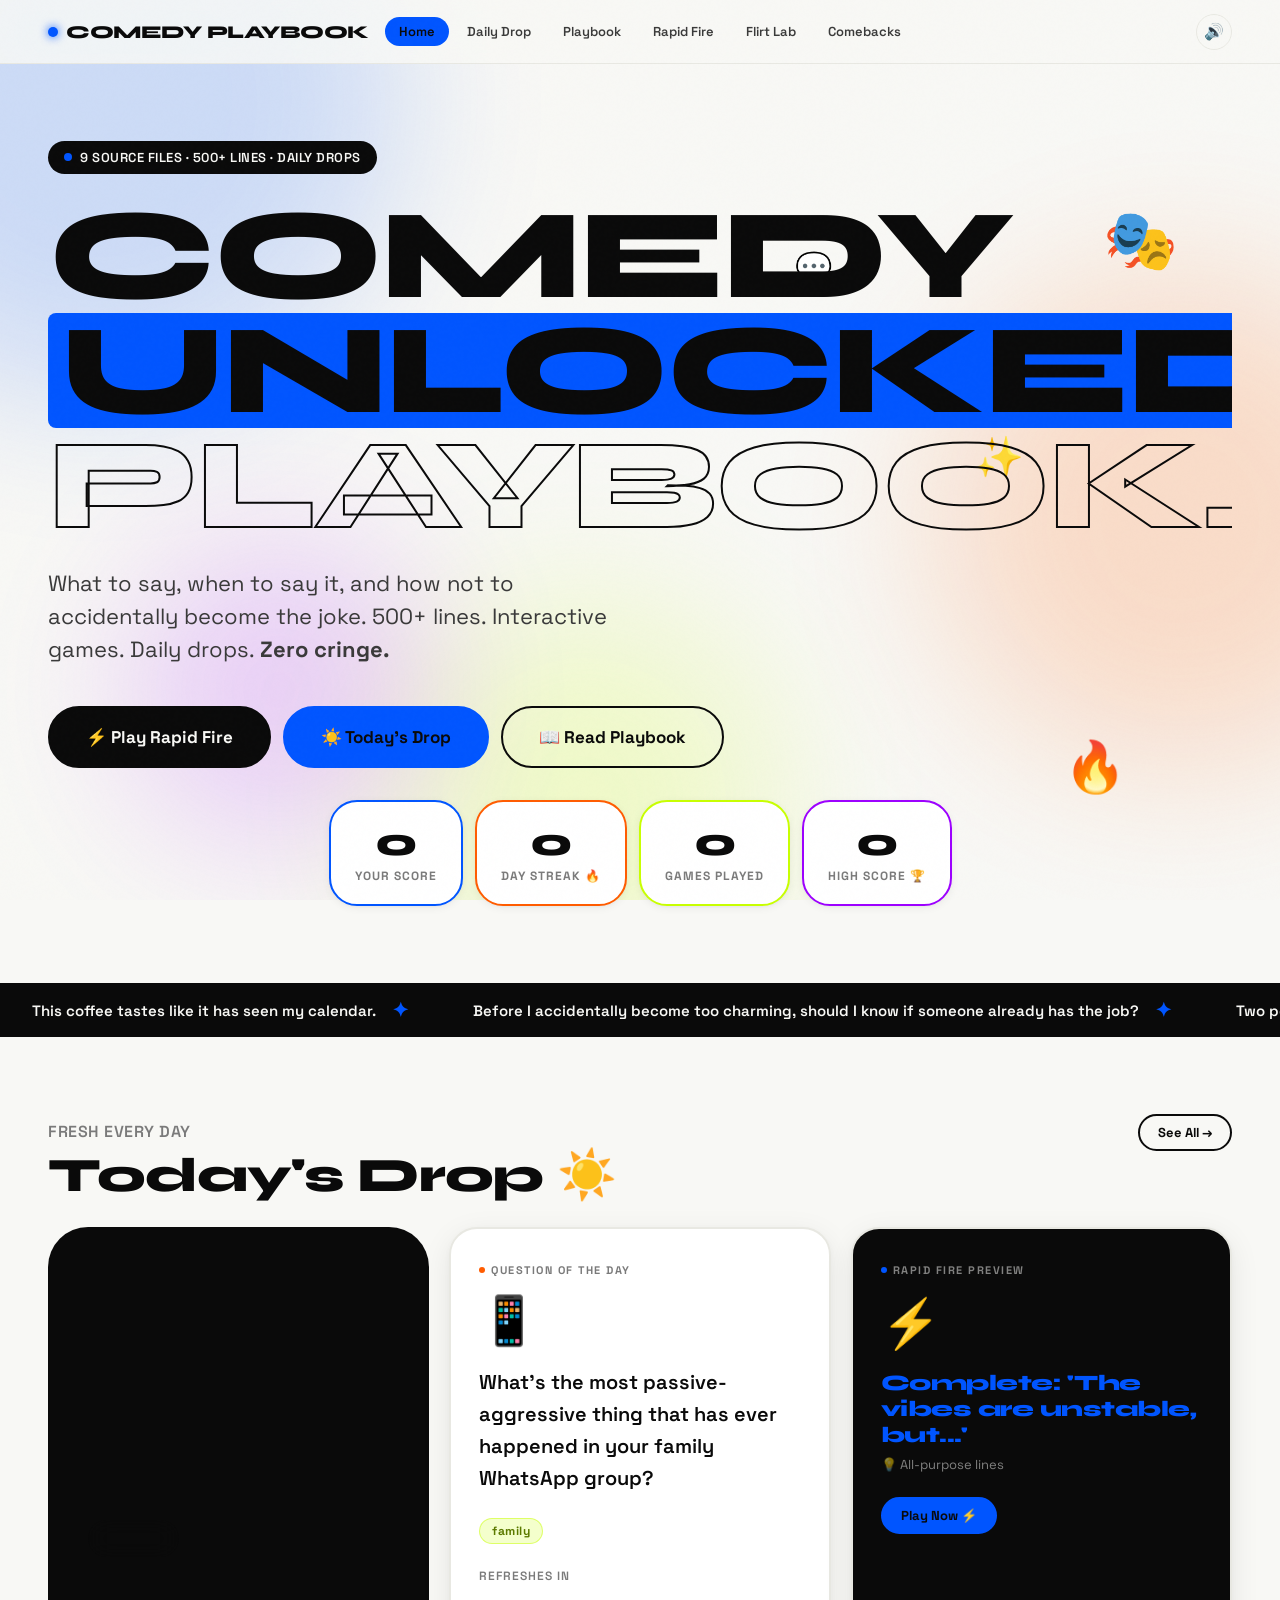
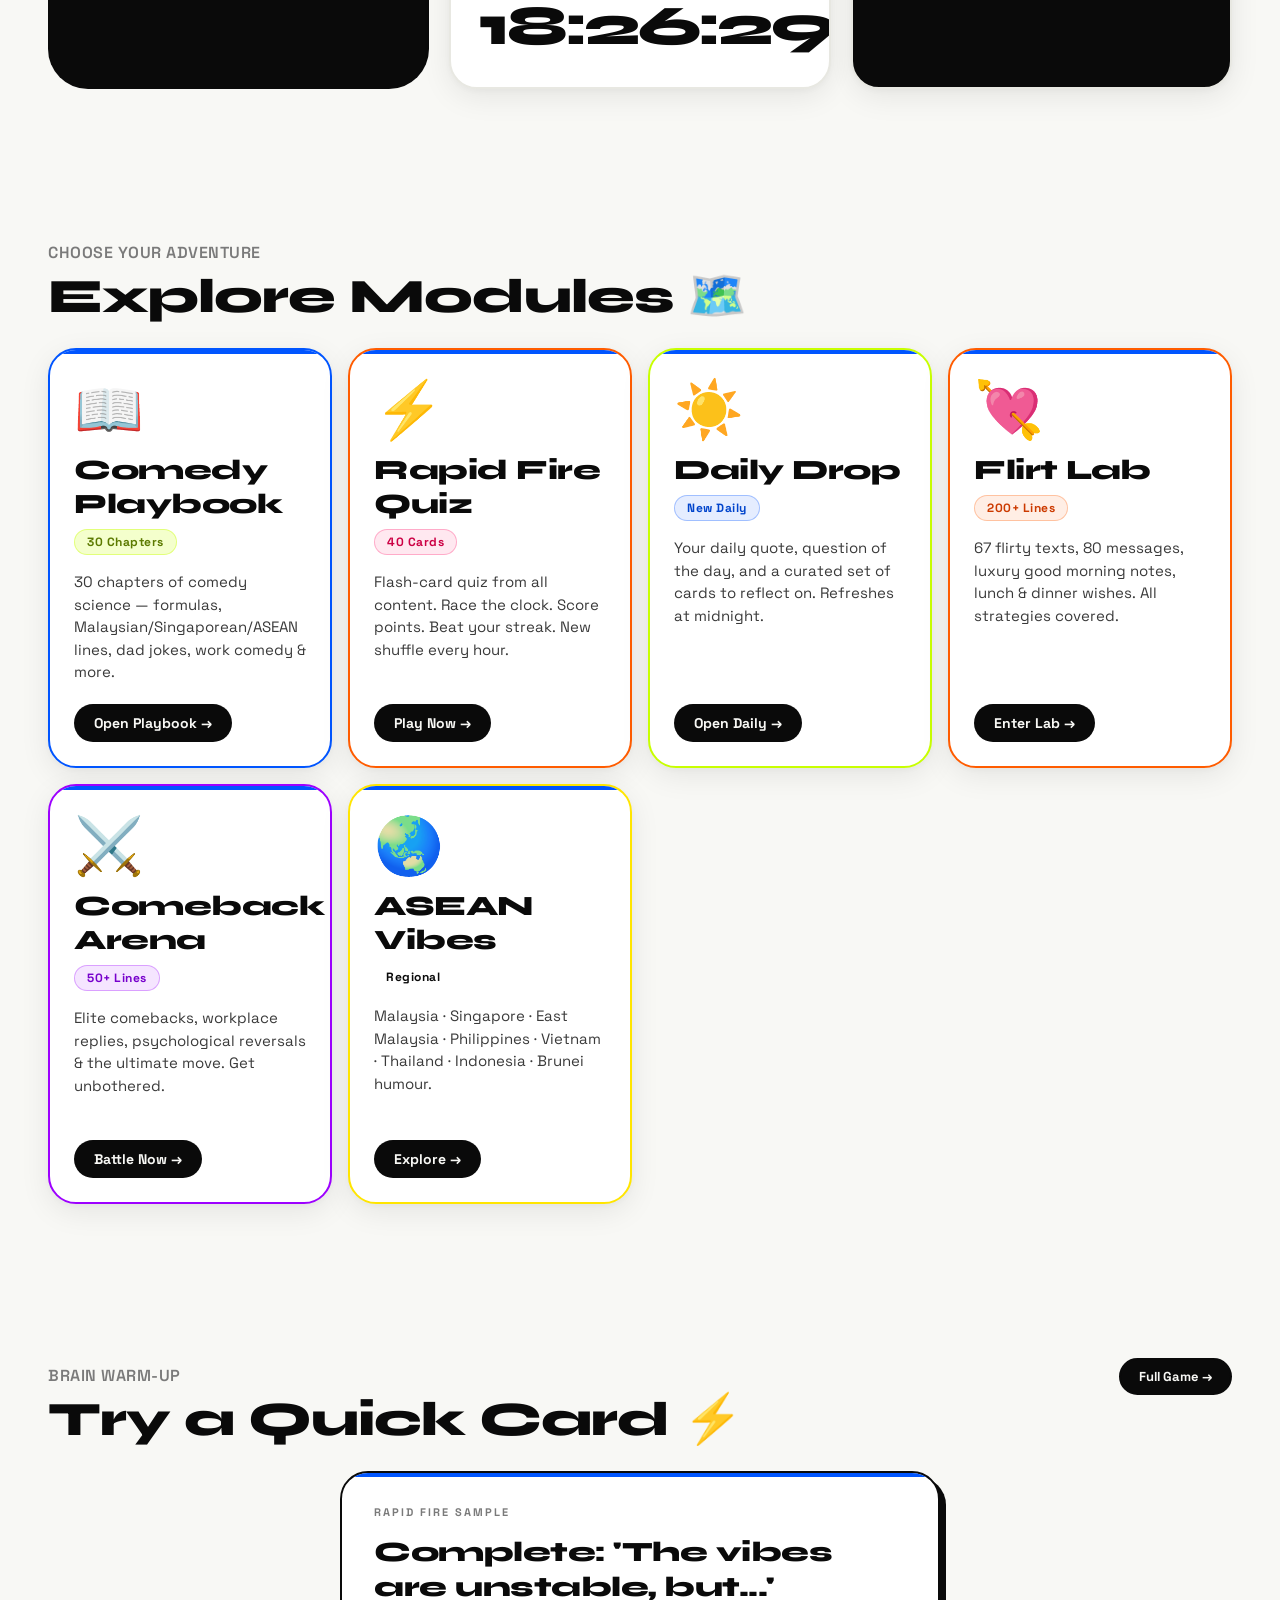
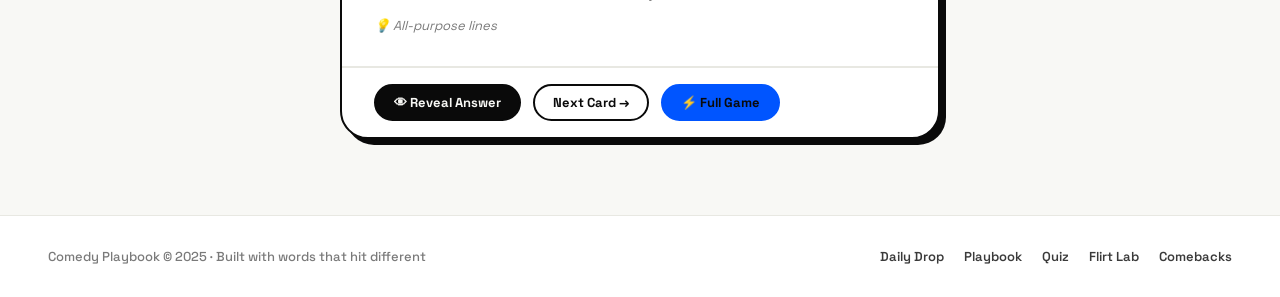
==== index.html @ 3ec266af "Add files via upload" ====
<!DOCTYPE html>
<html lang="en">
<head>
  <meta charset="UTF-8" />
  <meta name="viewport" content="width=device-width, initial-scale=1.0" />
  <meta name="description" content="Comedy Playbook — Interactive adventure game for everyday comedy, flirting, comebacks & ASEAN humour." />
  <title>Comedy Playbook 🎭 — Unlock Your Inner Comedian</title>
  <link rel="stylesheet" href="css/main.css" />
  <link rel="icon" type="image/svg+xml" href="data:image/svg+xml,<svg xmlns='http://www.w3.org/2000/svg' viewBox='0 0 100 100'><text y='.9em' font-size='90'>🎭</text></svg>" />
</head>
<body>
  <!-- Background blobs -->
  <div class="bg-blobs" aria-hidden="true">
    <div class="blob blob-1"></div>
    <div class="blob blob-2"></div>
    <div class="blob blob-3"></div>
    <div class="blob blob-4"></div>
  </div>

  <!-- Navigation -->
  <nav class="nav" role="navigation" aria-label="Main navigation">
    <a href="index.html" class="nav-logo">
      <span class="nav-logo-dot"></span>
      COMEDY PLAYBOOK
    </a>
    <div class="nav-links">
      <a href="index.html" class="nav-link active">Home</a>
      <a href="pages/daily.html" class="nav-link">Daily Drop</a>
      <a href="pages/playbook.html" class="nav-link">Playbook</a>
      <a href="pages/quiz.html" class="nav-link">Rapid Fire</a>
      <a href="pages/flirt.html" class="nav-link">Flirt Lab</a>
      <a href="pages/comebacks.html" class="nav-link">Comebacks</a>
    </div>
    <div class="nav-actions">
      <button class="nav-sound-btn" id="soundToggle" title="Toggle sound" aria-label="Toggle sound effects">🔊</button>
      <button class="burger" id="burgerBtn" aria-label="Toggle menu" aria-expanded="false">
        <span></span><span></span><span></span>
      </button>
    </div>
  </nav>

  <!-- Mobile nav -->
  <div class="mobile-nav" id="mobileNav" aria-hidden="true">
    <a href="index.html" class="mobile-nav-link active">🏠 Home</a>
    <a href="pages/daily.html" class="mobile-nav-link">☀️ Daily Drop</a>
    <a href="pages/playbook.html" class="mobile-nav-link">📖 Playbook</a>
    <a href="pages/quiz.html" class="mobile-nav-link">⚡ Rapid Fire</a>
    <a href="pages/flirt.html" class="mobile-nav-link">💘 Flirt Lab</a>
    <a href="pages/comebacks.html" class="mobile-nav-link">⚔️ Comebacks</a>
  </div>

  <main class="main-content page-wrap">

    <!-- ═══════════════════════════════════════════ HERO ═══ -->
    <section class="hero" id="hero" aria-label="Hero section">
      <!-- Floating decorations -->
      <span class="float-el" style="top:15%;right:8%;font-size:60px;animation-delay:0s">🎭</span>
      <span class="float-el" style="top:40%;right:20%;font-size:40px;animation-delay:1s">✨</span>
      <span class="float-el" style="bottom:20%;right:12%;font-size:50px;animation-delay:2s">🔥</span>
      <span class="float-el" style="top:20%;right:35%;font-size:30px;animation-delay:0.5s">💬</span>

      <div style="max-width:1400px;margin:0 auto;width:100%">
        <div class="hero-badge">
          <span class="hero-badge-dot"></span>
          9 SOURCE FILES · 500+ LINES · DAILY DROPS
        </div>

        <div class="hero-title">
          <div class="display-xl">
            <span class="line"><span class="word">COMEDY</span></span>
            <span class="line">
              <span class="word hero-accent-block" style="background:var(--accent1);color:var(--text)">UNLOCKED</span>
            </span>
            <span class="line"><span class="word text-stroke">PLAYBOOK.</span></span>
          </div>
        </div>

        <p class="hero-subtitle">
          What to say, when to say it, and how not to accidentally become the joke. 
          500+ lines. Interactive games. Daily drops. <strong>Zero cringe.</strong>
        </p>

        <div class="hero-cta-row">
          <a href="pages/quiz.html" class="btn btn-primary btn-lg" onclick="SOUNDS.click()">
            ⚡ Play Rapid Fire
          </a>
          <a href="pages/daily.html" class="btn btn-accent btn-lg" onclick="SOUNDS.click()">
            ☀️ Today's Drop
          </a>
          <a href="pages/playbook.html" class="btn btn-outline btn-lg" onclick="SOUNDS.click()">
            📖 Read Playbook
          </a>
        </div>

        <!-- Stats row -->
        <div class="stats-row mt-32" id="statsRow">
          <div class="stat-card" style="border-color:var(--accent1)">
            <div class="stat-number" id="statScore">0</div>
            <div class="stat-label">Your Score</div>
          </div>
          <div class="stat-card" style="border-color:var(--accent2)">
            <div class="stat-number" id="statStreak">0</div>
            <div class="stat-label">Day Streak 🔥</div>
          </div>
          <div class="stat-card" style="border-color:var(--accent3)">
            <div class="stat-number" id="statGames">0</div>
            <div class="stat-label">Games Played</div>
          </div>
          <div class="stat-card" style="border-color:var(--accent5)">
            <div class="stat-number" id="statHigh">0</div>
            <div class="stat-label">High Score 🏆</div>
          </div>
        </div>
      </div>
    </section>

    <!-- ═══════════════════════════════ TICKER ════════════ -->
    <div class="ticker-wrap" aria-label="Quote ticker" role="marquee">
      <div class="ticker-inner" id="ticker">
        <!-- Populated by JS -->
      </div>
    </div>

    <!-- ═══════════════════════════ DAILY DROP ════════════ -->
    <section class="section" aria-label="Daily drop section">
      <div class="section-header">
        <div>
          <div class="subheading mb-8">Fresh Every Day</div>
          <h2 class="display-md">Today's Drop ☀️</h2>
        </div>
        <a href="pages/daily.html" class="btn btn-outline btn-sm" onclick="SOUNDS.click()">See All →</a>
      </div>

      <div class="daily-strip">
        <!-- Quote of the Day -->
        <div class="quote-card tilt" id="qotdCard" style="flex:1.5">
          <span class="quote-marks">"</span>
          <p class="quote-text" id="qotdText">Loading...</p>
          <div class="quote-meta">
            <span id="qotdCategory"></span>
            · QUOTE OF THE DAY
          </div>
          <button class="btn btn-glass btn-sm mt-24" onclick="copyQuote()" style="color:var(--text)">
            📋 Copy
          </button>
        </div>

        <!-- Question of the Day -->
        <div class="daily-card tilt" style="flex:1;min-width:280px">
          <div class="daily-card-label">
            <span class="daily-card-label-dot"></span>
            Question of the Day
          </div>
          <div class="heading mb-16" id="qotdEmoji" style="font-size:48px">💭</div>
          <p class="body-lg" id="qotdQuestion" style="font-weight:600">Loading...</p>
          <div class="mt-24 flex gap-8 flex-wrap">
            <span class="tag" id="qotdTag" style="background:rgba(200,255,0,0.2);color:#5C7A00;border:1px solid rgba(200,255,0,0.5)"></span>
          </div>
          <div class="mt-24">
            <div style="font-size:12px;color:var(--text3);font-weight:600;text-transform:uppercase;letter-spacing:1px">
              Refreshes in
            </div>
            <div class="countdown mt-8" id="countdownTimer">--:--:--</div>
          </div>
        </div>

        <!-- Rapid Fire Teaser -->
        <div class="daily-card" style="background:var(--text);color:var(--bg);flex:1;min-width:280px">
          <div class="daily-card-label" style="color:rgba(248,248,245,0.5)">
            <span style="width:6px;height:6px;border-radius:50%;background:var(--accent1);display:inline-block"></span>
            Rapid Fire Preview
          </div>
          <div style="font-size:48px;margin-bottom:16px">⚡</div>
          <p style="font-family:var(--font-display);font-size:clamp(18px,2.5vw,22px);font-weight:800;letter-spacing:-0.5px;color:var(--accent1)" id="rfPreviewQ">Loading...</p>
          <p style="font-size:13px;color:rgba(248,248,245,0.5);margin-top:8px" id="rfPreviewHint"></p>
          <div class="mt-24">
            <a href="pages/quiz.html" class="btn btn-accent btn-sm" onclick="SOUNDS.click()">Play Now ⚡</a>
          </div>
        </div>
      </div>
    </section>

    <!-- ═══════════════════════ MODULE GRID ══════════════ -->
    <section class="section" aria-label="Module selection">
      <div class="section-header">
        <div>
          <div class="subheading mb-8">Choose Your Adventure</div>
          <h2 class="display-md">Explore Modules 🗺️</h2>
        </div>
      </div>

      <div class="grid-3" id="moduleGrid">
        <!-- Module cards rendered by JS -->
      </div>
    </section>

    <!-- ════════════════════ RAPID FIRE PREVIEW ══════════ -->
    <section class="section" aria-label="Rapid fire preview">
      <div class="section-header">
        <div>
          <div class="subheading mb-8">Brain Warm-Up</div>
          <h2 class="display-md">Try a Quick Card ⚡</h2>
        </div>
        <a href="pages/quiz.html" class="btn btn-primary btn-sm" onclick="SOUNDS.click()">Full Game →</a>
      </div>

      <!-- Mini quiz card -->
      <div class="quiz-arena" style="max-width:600px">
        <div class="card" style="padding:0;border-color:var(--text);box-shadow:6px 6px 0 var(--text)">
          <div style="padding:32px" id="miniQuizContainer">
            <div class="quiz-q-label">RAPID FIRE SAMPLE</div>
            <p class="quiz-question" id="miniQ">Loading...</p>
            <div class="quiz-hint" id="miniHint"></div>
            <div class="quiz-answer-panel" id="miniAns">
              <div style="font-size:11px;font-weight:700;letter-spacing:2px;color:rgba(248,248,245,0.5);margin-bottom:8px">ANSWER</div>
              <div class="quiz-answer-text" id="miniAnsText"></div>
            </div>
          </div>
          <div class="divider"></div>
          <div style="padding:16px 32px;display:flex;gap:12px;flex-wrap:wrap">
            <button class="btn btn-primary btn-sm" id="miniRevealBtn" onclick="miniReveal()">👁 Reveal Answer</button>
            <button class="btn btn-outline btn-sm" onclick="miniNext()">Next Card →</button>
            <a href="pages/quiz.html" class="btn btn-accent btn-sm" onclick="SOUNDS.click()">⚡ Full Game</a>
          </div>
        </div>
      </div>
    </section>

    <!-- ══════════════════════════ FOOTER ════════════════ -->
    <footer class="footer" role="contentinfo">
      <div class="footer-text">
        Comedy Playbook © 2025 · Built with words that hit different
      </div>
      <div class="footer-links">
        <a href="pages/daily.html" class="footer-link">Daily Drop</a>
        <a href="pages/playbook.html" class="footer-link">Playbook</a>
        <a href="pages/quiz.html" class="footer-link">Quiz</a>
        <a href="pages/flirt.html" class="footer-link">Flirt Lab</a>
        <a href="pages/comebacks.html" class="footer-link">Comebacks</a>
      </div>
    </footer>

  </main>

  <!-- Scripts -->
  <script src="js/data.js"></script>
  <script src="js/engine.js"></script>
  <script src="js/sounds.js"></script>
  <script>
    // ── Init ──────────────────────────────────────────────
    document.addEventListener('DOMContentLoaded', () => {
      ENGINE.applyHourlyTheme();
      initNav();
      initStats();
      initTicker();
      initDailyDrop();
      initModuleGrid();
      initMiniQuiz();
      initCountdown();
      initTiltCards();
      initSoundToggle();
    });

    // ── Nav ───────────────────────────────────────────────
    function initNav() {
      const burger = document.getElementById('burgerBtn');
      const nav = document.getElementById('mobileNav');
      burger.addEventListener('click', () => {
        const open = nav.classList.toggle('open');
        burger.setAttribute('aria-expanded', open);
        nav.setAttribute('aria-hidden', !open);
        SOUNDS.click();
      });
    }

    // ── Sound toggle ──────────────────────────────────────
    function initSoundToggle() {
      const btn = document.getElementById('soundToggle');
      let on = true;
      btn.addEventListener('click', () => {
        on = SOUNDS.toggle();
        btn.textContent = on ? '🔊' : '🔇';
        btn.title = on ? 'Mute sound' : 'Unmute sound';
        if (on) SOUNDS.click();
      });
    }

    // ── Stats ─────────────────────────────────────────────
    function initStats() {
      const s = ENGINE.loadState();
      animateNumber('statScore', s.totalScore);
      animateNumber('statStreak', s.streak);
      animateNumber('statGames', s.gamesPlayed);
      animateNumber('statHigh', s.highScore);
    }

    function animateNumber(id, target) {
      const el = document.getElementById(id);
      if (!el || target === 0) return;
      let cur = 0;
      const step = Math.ceil(target / 30);
      const t = setInterval(() => {
        cur = Math.min(cur + step, target);
        el.textContent = cur;
        if (cur >= target) clearInterval(t);
      }, 30);
    }

    // ── Ticker ────────────────────────────────────────────
    function initTicker() {
      const quotes = ENGINE.getTickerQuotes();
      const ticker = document.getElementById('ticker');
      // Duplicate for seamless loop
      const items = [...quotes, ...quotes].map(q =>
        `<span class="ticker-item">${q.text}<span class="ticker-sep">✦</span></span>`
      ).join('');
      ticker.innerHTML = items;
    }

    // ── Daily drop ────────────────────────────────────────
    function initDailyDrop() {
      // QOTD
      const qotd = ENGINE.getDailyQuote();
      document.getElementById('qotdText').textContent = qotd.text;
      document.getElementById('qotdCategory').textContent = qotd.category.replace(/-/g,' ').toUpperCase();

      // QOTD Question
      const q = ENGINE.getDailyQuestion();
      document.getElementById('qotdEmoji').textContent = q.emoji;
      document.getElementById('qotdQuestion').textContent = q.q;
      document.getElementById('qotdTag').textContent = q.category;

      // RF Preview
      const rf = ENGINE.getShuffledRapidFire();
      const card = rf[0];
      document.getElementById('rfPreviewQ').textContent = card.q;
      document.getElementById('rfPreviewHint').textContent = '💡 ' + card.hint;
    }

    window.copyQuote = function () {
      const text = document.getElementById('qotdText').textContent;
      navigator.clipboard.writeText(text).then(() => {
        SOUNDS.copy();
        showToast('📋 Copied to clipboard!');
      }).catch(() => {
        showToast('Could not copy — try manually!');
      });
    };

    // ── Module grid ───────────────────────────────────────
    const MODULES = [
      {
        icon: '📖', title: 'Comedy Playbook', color: 'lime',
        desc: '30 chapters of comedy science — formulas, Malaysian/Singaporean/ASEAN lines, dad jokes, work comedy & more.',
        cta: 'Open Playbook', href: 'pages/playbook.html', badge: '30 Chapters'
      },
      {
        icon: '⚡', title: 'Rapid Fire Quiz', color: 'pink',
        desc: 'Flash-card quiz from all content. Race the clock. Score points. Beat your streak. New shuffle every hour.',
        cta: 'Play Now', href: 'pages/quiz.html', badge: '40 Cards'
      },
      {
        icon: '☀️', title: 'Daily Drop', color: 'blue',
        desc: 'Your daily quote, question of the day, and a curated set of cards to reflect on. Refreshes at midnight.',
        cta: 'Open Daily', href: 'pages/daily.html', badge: 'New Daily'
      },
      {
        icon: '💘', title: 'Flirt Lab', color: 'orange',
        desc: '67 flirty texts, 80 messages, luxury good morning notes, lunch & dinner wishes. All strategies covered.',
        cta: 'Enter Lab', href: 'pages/flirt.html', badge: '200+ Lines'
      },
      {
        icon: '⚔️', title: 'Comeback Arena', color: 'purple',
        desc: 'Elite comebacks, workplace replies, psychological reversals & the ultimate move. Get unbothered.',
        cta: 'Battle Now', href: 'pages/comebacks.html', badge: '50+ Lines'
      },
      {
        icon: '🌏', title: 'ASEAN Vibes', color: 'yellow',
        desc: 'Malaysia · Singapore · East Malaysia · Philippines · Vietnam · Thailand · Indonesia · Brunei humour.',
        cta: 'Explore', href: 'pages/playbook.html#asean', badge: 'Regional'
      }
    ];

    function initModuleGrid() {
      const grid = document.getElementById('moduleGrid');
      const colorBorderMap = {
        lime: 'var(--accent1)', pink: 'var(--accent2)', blue: 'var(--accent3)',
        orange: 'var(--accent4)', purple: 'var(--accent5)', yellow: 'var(--yellow)'
      };
      grid.innerHTML = MODULES.map((m, i) => `
        <a href="${m.href}" class="card module-card card-${m.color} tilt"
           style="animation: bounce-in 0.5s ${i * 0.08}s both"
           onmouseenter="SOUNDS.hover()" onclick="SOUNDS.click()">
          <div class="card-header" style="padding-bottom:0">
            <div>
              <span class="module-card-emoji">${m.icon}</span>
              <div class="heading">${m.title}</div>
              <span class="tag tag-${m.color} mt-8">${m.badge}</span>
            </div>
          </div>
          <div class="card-body" style="padding-top:16px">
            <p class="module-card-desc">${m.desc}</p>
            <div class="module-card-cta">${m.cta} →</div>
          </div>
        </a>
      `).join('');
    }

    // ── Mini quiz ─────────────────────────────────────────
    let miniCards = [];
    let miniIdx = 0;
    let miniRevealed = false;

    function initMiniQuiz() {
      miniCards = ENGINE.getShuffledRapidFire();
      showMiniCard();
    }

    function showMiniCard() {
      if (miniIdx >= miniCards.length) miniIdx = 0;
      const card = miniCards[miniIdx];
      document.getElementById('miniQ').textContent = card.q;
      document.getElementById('miniHint').textContent = '💡 ' + card.hint;
      document.getElementById('miniAns').classList.remove('visible');
      document.getElementById('miniAnsText').textContent = card.a;
      document.getElementById('miniRevealBtn').style.display = '';
      miniRevealed = false;
    }

    window.miniReveal = function () {
      SOUNDS.reveal();
      document.getElementById('miniAns').classList.add('visible');
      document.getElementById('miniRevealBtn').style.display = 'none';
      miniRevealed = true;
    };

    window.miniNext = function () {
      SOUNDS.swipe();
      miniIdx++;
      showMiniCard();
    };

    // ── Countdown timer ───────────────────────────────────
    function initCountdown() {
      function update() {
        const ms = ENGINE.msToMidnight();
        document.getElementById('countdownTimer').textContent = ENGINE.formatCountdown(ms);
      }
      update();
      setInterval(update, 1000);
    }

    // ── 3D tilt effect ────────────────────────────────────
    function initTiltCards() {
      document.querySelectorAll('.tilt').forEach(card => {
        card.addEventListener('mousemove', e => {
          const rect = card.getBoundingClientRect();
          const x = (e.clientX - rect.left) / rect.width - 0.5;
          const y = (e.clientY - rect.top) / rect.height - 0.5;
          card.style.transform = `perspective(800px) rotateX(${-y * 8}deg) rotateY(${x * 8}deg) translateY(-4px)`;
        });
        card.addEventListener('mouseleave', () => {
          card.style.transform = '';
        });
      });
    }

    // ── Toast ─────────────────────────────────────────────
    window.showToast = function (msg, duration = 3000) {
      const existing = document.querySelector('.toast');
      if (existing) existing.remove();
      const t = document.createElement('div');
      t.className = 'toast';
      t.textContent = msg;
      document.body.appendChild(t);
      setTimeout(() => {
        t.classList.add('toast-out');
        setTimeout(() => t.remove(), 300);
      }, duration);
    };

    // ── Confetti burst ────────────────────────────────────
    window.confettiBurst = function (x, y) {
      const colors = ['#C8FF00','#FF1F6D','#0055FF','#FF5C00','#9D00FF','#FFE500'];
      for (let i = 0; i < 20; i++) {
        const el = document.createElement('div');
        el.className = 'confetti-piece';
        el.style.cssText = `
          left: ${x + (Math.random() - 0.5) * 200}px;
          top: ${y}px;
          background: ${colors[Math.floor(Math.random() * colors.length)]};
          width: ${6 + Math.random() * 8}px;
          height: ${6 + Math.random() * 8}px;
          border-radius: ${Math.random() > 0.5 ? '50%' : '2px'};
          animation-duration: ${0.8 + Math.random() * 0.8}s;
          animation-delay: ${Math.random() * 0.3}s;
        `;
        document.body.appendChild(el);
        setTimeout(() => el.remove(), 1600);
      }
    };

    // ── Hourly theme refresh ──────────────────────────────
    setInterval(() => {
      ENGINE.applyHourlyTheme();
    }, 60000); // Check every minute, theme only changes on hour boundary
  </script>
</body>
</html>
---- css/main.css ----
/* ============================================================
   COMEDY PLAYBOOK — MAIN.CSS
   Design: Gen-Z · Spatial · Wild · 3D · Light Mode Only
   ============================================================ */

/* ── Google Fonts ── */
@import url('https://fonts.googleapis.com/css2?family=Syne:wght@700;800&family=Space+Grotesk:wght@300;400;500;600;700&display=swap');

/* ── CSS Custom Properties ── */
:root {
  --accent1: #C8FF00;
  --accent2: #FF1F6D;
  --accent3: #0055FF;
  --accent4: #FF5C00;
  --accent5: #9D00FF;
  --yellow: #FFE500;

  --bg: #F8F8F5;
  --bg2: #FFFFFF;
  --surface: #FFFFFF;
  --surface2: #F2F2EE;
  --border: #E8E8E2;
  --text: #0A0A0A;
  --text2: #3A3A3A;
  --text3: #7A7A7A;

  --r-sm: 12px;
  --r-md: 20px;
  --r-lg: 28px;
  --r-xl: 40px;
  --r-pill: 999px;

  --shadow-sm: 0 2px 8px rgba(0,0,0,0.06), 0 1px 3px rgba(0,0,0,0.04);
  --shadow-md: 0 8px 30px rgba(0,0,0,0.08), 0 2px 8px rgba(0,0,0,0.04);
  --shadow-lg: 0 20px 60px rgba(0,0,0,0.1), 0 4px 16px rgba(0,0,0,0.06);
  --shadow-xl: 0 40px 100px rgba(0,0,0,0.14), 0 8px 24px rgba(0,0,0,0.08);
  --shadow-glow: 0 0 40px rgba(200,255,0,0.3);

  --font-display: 'Syne', sans-serif;
  --font-body: 'Space Grotesk', sans-serif;

  --transition: 0.25s cubic-bezier(0.34, 1.56, 0.64, 1);
  --transition-fast: 0.15s cubic-bezier(0.34, 1.56, 0.64, 1);
  --transition-slow: 0.4s cubic-bezier(0.34, 1.56, 0.64, 1);

  --card-h: 420px;
  --card-h-sm: 320px;
  --nav-h: 64px;
}

/* ── Reset & Base ── */
*, *::before, *::after { box-sizing: border-box; margin: 0; padding: 0; }

html {
  scroll-behavior: smooth;
  -webkit-font-smoothing: antialiased;
  -moz-osx-font-smoothing: grayscale;
}

body {
  font-family: var(--font-body);
  background: var(--bg);
  color: var(--text);
  min-height: 100vh;
  overflow-x: hidden;
  position: relative;
}

/* ── Noise texture overlay ── */
body::before {
  content: '';
  position: fixed;
  inset: 0;
  background-image: url("data:image/svg+xml,%3Csvg viewBox='0 0 256 256' xmlns='http://www.w3.org/2000/svg'%3E%3Cfilter id='noise'%3E%3CfeTurbulence type='fractalNoise' baseFrequency='0.9' numOctaves='4' stitchTiles='stitch'/%3E%3C/filter%3E%3Crect width='100%25' height='100%25' filter='url(%23noise)' opacity='0.03'/%3E%3C/svg%3E");
  pointer-events: none;
  z-index: 9999;
  opacity: 0.4;
}

/* ── Animated background blobs ── */
.bg-blobs {
  position: fixed;
  inset: 0;
  pointer-events: none;
  z-index: 0;
  overflow: hidden;
}

.blob {
  position: absolute;
  border-radius: 50%;
  filter: blur(80px);
  opacity: 0.18;
  will-change: transform;
}

.blob-1 {
  width: 600px; height: 600px;
  background: var(--accent1);
  top: -200px; left: -200px;
  animation: blob-float-1 20s ease-in-out infinite;
}
.blob-2 {
  width: 500px; height: 500px;
  background: var(--accent2);
  top: 30%; right: -150px;
  animation: blob-float-2 25s ease-in-out infinite;
}
.blob-3 {
  width: 400px; height: 400px;
  background: var(--accent3);
  bottom: -100px; left: 30%;
  animation: blob-float-3 18s ease-in-out infinite;
}
.blob-4 {
  width: 300px; height: 300px;
  background: var(--accent5);
  top: 60%; left: 10%;
  animation: blob-float-4 22s ease-in-out infinite;
}

@keyframes blob-float-1 {
  0%, 100% { transform: translate(0, 0) scale(1); }
  33% { transform: translate(80px, 60px) scale(1.1); }
  66% { transform: translate(-40px, 100px) scale(0.9); }
}
@keyframes blob-float-2 {
  0%, 100% { transform: translate(0, 0) scale(1); }
  40% { transform: translate(-100px, 80px) scale(1.15); }
  70% { transform: translate(60px, -40px) scale(0.85); }
}
@keyframes blob-float-3 {
  0%, 100% { transform: translate(0, 0) scale(1); }
  50% { transform: translate(-80px, -60px) scale(1.2); }
}
@keyframes blob-float-4 {
  0%, 100% { transform: translate(0, 0) scale(1); }
  60% { transform: translate(120px, -80px) scale(1.1); }
}

/* ── Page wrapper ── */
.page-wrap {
  position: relative;
  z-index: 1;
}

/* ── Navigation ── */
.nav {
  position: fixed;
  top: 0; left: 0; right: 0;
  height: var(--nav-h);
  background: rgba(248,248,245,0.85);
  backdrop-filter: blur(20px) saturate(180%);
  -webkit-backdrop-filter: blur(20px) saturate(180%);
  border-bottom: 1.5px solid var(--border);
  z-index: 1000;
  display: flex;
  align-items: center;
  padding: 0 clamp(16px, 4vw, 48px);
  gap: 16px;
}

.nav-logo {
  font-family: var(--font-display);
  font-weight: 800;
  font-size: 18px;
  letter-spacing: -0.5px;
  color: var(--text);
  text-decoration: none;
  display: flex;
  align-items: center;
  gap: 8px;
  flex-shrink: 0;
}

.nav-logo-dot {
  width: 10px; height: 10px;
  border-radius: 50%;
  background: var(--accent1);
  display: inline-block;
  box-shadow: 0 0 10px var(--accent1);
  animation: pulse-dot 2s ease-in-out infinite;
}

@keyframes pulse-dot {
  0%, 100% { transform: scale(1); box-shadow: 0 0 10px var(--accent1); }
  50% { transform: scale(1.4); box-shadow: 0 0 20px var(--accent1), 0 0 40px var(--accent1); }
}

.nav-links {
  display: flex;
  align-items: center;
  gap: 4px;
  flex: 1;
  overflow-x: auto;
  -webkit-overflow-scrolling: touch;
  scrollbar-width: none;
  padding: 4px 0;
}
.nav-links::-webkit-scrollbar { display: none; }

.nav-link {
  font-size: 13px;
  font-weight: 600;
  color: var(--text2);
  text-decoration: none;
  padding: 6px 14px;
  border-radius: var(--r-pill);
  transition: all 0.2s ease;
  white-space: nowrap;
  flex-shrink: 0;
}
.nav-link:hover {
  background: var(--text);
  color: var(--bg);
}
.nav-link.active {
  background: var(--accent1);
  color: var(--text);
}

.nav-actions {
  display: flex;
  align-items: center;
  gap: 8px;
  flex-shrink: 0;
}

.nav-sound-btn {
  width: 36px; height: 36px;
  border-radius: 50%;
  border: 1.5px solid var(--border);
  background: transparent;
  cursor: pointer;
  display: flex; align-items: center; justify-content: center;
  font-size: 16px;
  transition: var(--transition-fast);
}
.nav-sound-btn:hover {
  background: var(--text);
  color: var(--bg);
  border-color: var(--text);
  transform: scale(1.1);
}

/* ── Main content offset for nav ── */
.main-content { padding-top: var(--nav-h); }

/* ── Section containers ── */
.section {
  padding: clamp(40px, 6vw, 80px) clamp(16px, 4vw, 48px);
  max-width: 1400px;
  margin: 0 auto;
}

.section-sm { padding: clamp(24px, 3vw, 40px) clamp(16px, 4vw, 48px); }
.section-full { padding: 0; max-width: 100%; }

/* ── Typography ── */
.display-xl {
  font-family: var(--font-display);
  font-size: clamp(56px, 10vw, 140px);
  font-weight: 800;
  line-height: 0.9;
  letter-spacing: -3px;
  color: var(--text);
}

.display-lg {
  font-family: var(--font-display);
  font-size: clamp(36px, 6vw, 80px);
  font-weight: 800;
  line-height: 0.95;
  letter-spacing: -2px;
}

.display-md {
  font-family: var(--font-display);
  font-size: clamp(24px, 4vw, 48px);
  font-weight: 800;
  letter-spacing: -1px;
  line-height: 1.1;
}

.heading {
  font-family: var(--font-display);
  font-size: clamp(18px, 2.5vw, 28px);
  font-weight: 800;
  letter-spacing: -0.5px;
}

.subheading {
  font-size: clamp(14px, 1.5vw, 16px);
  font-weight: 600;
  color: var(--text3);
  letter-spacing: 0.5px;
  text-transform: uppercase;
}

.body-lg { font-size: clamp(16px, 1.8vw, 20px); line-height: 1.6; }
.body { font-size: clamp(14px, 1.4vw, 16px); line-height: 1.6; }
.body-sm { font-size: 13px; line-height: 1.5; }

/* ── Color accent spans ── */
.text-accent1 { color: var(--accent1); }
.text-accent2 { color: var(--accent2); }
.text-accent3 { color: var(--accent3); }
.text-accent4 { color: var(--accent4); }
.text-accent5 { color: var(--accent5); }

.text-stroke {
  -webkit-text-stroke: 2px var(--text);
  color: transparent;
}

/* ── Hero section ── */
.hero {
  min-height: calc(100vh - var(--nav-h));
  display: flex;
  flex-direction: column;
  justify-content: center;
  padding: clamp(40px, 6vw, 80px) clamp(16px, 4vw, 48px);
  position: relative;
  overflow: hidden;
}

.hero-badge {
  display: inline-flex;
  align-items: center;
  gap: 8px;
  background: var(--text);
  color: var(--bg);
  padding: 8px 16px;
  border-radius: var(--r-pill);
  font-size: 13px;
  font-weight: 600;
  letter-spacing: 0.5px;
  margin-bottom: 24px;
  width: fit-content;
  animation: bounce-in 0.6s cubic-bezier(0.34, 1.56, 0.64, 1);
}

.hero-badge-dot {
  width: 8px; height: 8px;
  border-radius: 50%;
  background: var(--accent1);
  animation: pulse-dot 1.5s ease-in-out infinite;
}

.hero-title {
  position: relative;
  margin-bottom: 24px;
}

.hero-title .line {
  display: block;
  overflow: hidden;
}

.hero-title .word {
  display: inline-block;
  animation: slide-up 0.8s cubic-bezier(0.34, 1.56, 0.64, 1) both;
}

.hero-title .word:nth-child(2) { animation-delay: 0.1s; }
.hero-title .word:nth-child(3) { animation-delay: 0.2s; }

.hero-accent-block {
  background: var(--accent1);
  padding: 0 12px;
  border-radius: 8px;
  display: inline-block;
  transform: rotate(-1deg);
}

.hero-subtitle {
  font-size: clamp(16px, 2vw, 22px);
  line-height: 1.5;
  color: var(--text2);
  max-width: 560px;
  margin-bottom: 40px;
  animation: fade-in 0.8s 0.4s both;
}

.hero-cta-row {
  display: flex;
  flex-wrap: wrap;
  gap: 12px;
  animation: fade-in 0.8s 0.6s both;
}

.hero-floating {
  position: absolute;
  pointer-events: none;
}

/* ── Buttons ── */
.btn {
  display: inline-flex;
  align-items: center;
  justify-content: center;
  gap: 8px;
  font-family: var(--font-body);
  font-weight: 700;
  font-size: 15px;
  padding: 14px 28px;
  border-radius: var(--r-pill);
  border: 2px solid transparent;
  cursor: pointer;
  text-decoration: none;
  transition: var(--transition);
  position: relative;
  overflow: hidden;
  white-space: nowrap;
  user-select: none;
  -webkit-tap-highlight-color: transparent;
}

.btn::before {
  content: '';
  position: absolute;
  inset: 0;
  background: rgba(255,255,255,0.15);
  opacity: 0;
  transition: 0.2s;
}
.btn:hover::before { opacity: 1; }
.btn:active { transform: scale(0.97) !important; }

.btn-primary {
  background: var(--text);
  color: var(--bg);
  border-color: var(--text);
}
.btn-primary:hover {
  transform: translateY(-3px);
  box-shadow: 0 12px 30px rgba(0,0,0,0.2);
}

.btn-accent {
  background: var(--accent1);
  color: var(--text);
  border-color: var(--accent1);
}
.btn-accent:hover {
  transform: translateY(-3px);
  box-shadow: 0 12px 30px rgba(200,255,0,0.35);
}

.btn-accent2 {
  background: var(--accent2);
  color: white;
  border-color: var(--accent2);
}
.btn-accent2:hover {
  transform: translateY(-3px);
  box-shadow: 0 12px 30px rgba(255,31,109,0.35);
}

.btn-outline {
  background: transparent;
  color: var(--text);
  border-color: var(--text);
}
.btn-outline:hover {
  background: var(--text);
  color: var(--bg);
  transform: translateY(-3px);
}

.btn-glass {
  background: rgba(255,255,255,0.7);
  backdrop-filter: blur(12px);
  color: var(--text);
  border-color: rgba(255,255,255,0.5);
  box-shadow: var(--shadow-sm);
}
.btn-glass:hover {
  background: rgba(255,255,255,0.9);
  transform: translateY(-3px);
  box-shadow: var(--shadow-md);
}

.btn-sm {
  font-size: 13px;
  padding: 8px 18px;
}

.btn-lg {
  font-size: 17px;
  padding: 18px 36px;
}

.btn-icon {
  width: 44px; height: 44px;
  padding: 0;
  border-radius: 50%;
}

/* ── Cards ── */
.card {
  background: var(--surface);
  border-radius: var(--r-lg);
  border: 2px solid var(--border);
  box-shadow: var(--shadow-md);
  overflow: hidden;
  transition: var(--transition);
  position: relative;
  will-change: transform;
}

.card:hover {
  transform: translateY(-6px) rotateX(2deg);
  box-shadow: var(--shadow-xl);
}

.card-scrollable {
  overflow-y: auto;
  scrollbar-width: thin;
  scrollbar-color: var(--border) transparent;
}
.card-scrollable::-webkit-scrollbar { width: 4px; }
.card-scrollable::-webkit-scrollbar-thumb { background: var(--border); border-radius: 2px; }

/* Card color variants */
.card-lime  { border-color: var(--accent1); }
.card-pink  { border-color: var(--accent2); }
.card-blue  { border-color: var(--accent3); }
.card-orange { border-color: var(--accent4); }
.card-purple { border-color: var(--accent5); }
.card-yellow { border-color: var(--yellow); }

.card-lime::before  { background: var(--accent1); }
.card-pink::before  { background: var(--accent2); }
.card-blue::before  { background: var(--accent3); }
.card-orange::before { background: var(--accent4); }
.card-purple::before { background: var(--accent5); }

/* Card accent top bar */
.card::before {
  content: '';
  position: absolute;
  top: 0; left: 0; right: 0;
  height: 4px;
  background: var(--accent1);
  transition: height 0.2s ease;
}
.card:hover::before { height: 6px; }

.card-header {
  padding: 24px 24px 16px;
  display: flex;
  align-items: flex-start;
  gap: 12px;
}

.card-icon {
  font-size: 32px;
  line-height: 1;
  flex-shrink: 0;
}

.card-title {
  font-family: var(--font-display);
  font-size: clamp(16px, 2vw, 20px);
  font-weight: 800;
  letter-spacing: -0.5px;
  line-height: 1.2;
}

.card-subtitle {
  font-size: 13px;
  color: var(--text3);
  margin-top: 4px;
  font-weight: 500;
}

.card-body {
  padding: 0 24px 24px;
}

/* Big quote card */
.quote-card {
  background: var(--text);
  color: var(--bg);
  border-color: var(--text);
  border-radius: var(--r-xl);
  padding: 40px;
}

.quote-card::before { background: var(--accent1); }

.quote-card .quote-text {
  font-family: var(--font-display);
  font-size: clamp(20px, 3vw, 32px);
  font-weight: 800;
  line-height: 1.25;
  letter-spacing: -0.5px;
}

.quote-card .quote-meta {
  margin-top: 20px;
  font-size: 13px;
  color: rgba(248,248,245,0.5);
  font-weight: 600;
  letter-spacing: 1px;
  text-transform: uppercase;
}

.quote-card .quote-marks {
  font-size: 80px;
  line-height: 0.8;
  color: var(--accent1);
  font-family: serif;
  margin-bottom: 8px;
  display: block;
}

/* ── Module cards (landing page) ── */
.module-card {
  height: var(--card-h);
  display: flex;
  flex-direction: column;
  cursor: pointer;
  text-decoration: none;
  color: inherit;
}

.module-card .card-body {
  flex: 1;
  overflow-y: auto;
  display: flex;
  flex-direction: column;
  gap: 12px;
}

.module-card-emoji {
  font-size: 56px;
  display: block;
  margin-bottom: 8px;
  transition: transform 0.3s ease;
}
.module-card:hover .module-card-emoji {
  transform: scale(1.2) rotate(-5deg);
}

.module-card-desc {
  font-size: 15px;
  line-height: 1.5;
  color: var(--text2);
  flex: 1;
}

.module-card-cta {
  display: inline-flex;
  align-items: center;
  gap: 6px;
  font-weight: 700;
  font-size: 14px;
  padding: 10px 20px;
  border-radius: var(--r-pill);
  background: var(--text);
  color: var(--bg);
  width: fit-content;
  margin-top: auto;
  transition: var(--transition-fast);
}
.module-card:hover .module-card-cta {
  background: var(--accent1);
  color: var(--text);
  transform: translateX(4px);
}

/* ── Carousel ── */
.carousel-wrap {
  position: relative;
  width: 100%;
}

.carousel-track-outer {
  overflow: hidden;
  border-radius: var(--r-lg);
}

.carousel-track {
  display: flex;
  transition: transform 0.4s cubic-bezier(0.34, 1.56, 0.64, 1);
  will-change: transform;
}

.carousel-slide {
  flex: 0 0 100%;
  width: 100%;
}

.carousel-nav {
  display: flex;
  align-items: center;
  justify-content: space-between;
  margin-top: 16px;
  padding: 0 4px;
}

.carousel-counter {
  font-size: 13px;
  font-weight: 700;
  color: var(--text3);
  letter-spacing: 1px;
}

.carousel-btn {
  width: 44px; height: 44px;
  border-radius: 50%;
  border: 2px solid var(--text);
  background: var(--text);
  color: var(--bg);
  cursor: pointer;
  display: flex; align-items: center; justify-content: center;
  font-size: 18px;
  transition: var(--transition-fast);
  flex-shrink: 0;
}

.carousel-btn:hover {
  background: var(--accent1);
  border-color: var(--accent1);
  color: var(--text);
  transform: scale(1.1);
}

.carousel-btn:disabled {
  opacity: 0.3;
  cursor: default;
  transform: none;
}

.carousel-btn-prev::before { content: '←'; }
.carousel-btn-next::before { content: '→'; }

/* ── Marquee ticker ── */
.ticker-wrap {
  background: var(--text);
  color: var(--bg);
  overflow: hidden;
  padding: 14px 0;
  position: relative;
}

.ticker-inner {
  display: flex;
  width: max-content;
  animation: marquee 40s linear infinite;
}

.ticker-inner:hover { animation-play-state: paused; }

.ticker-item {
  white-space: nowrap;
  padding: 0 32px;
  font-size: 15px;
  font-weight: 600;
  display: flex;
  align-items: center;
  gap: 16px;
}

.ticker-sep {
  color: var(--accent1);
  font-size: 20px;
}

@keyframes marquee {
  from { transform: translateX(0); }
  to { transform: translateX(-50%); }
}

/* ── Daily strip ── */
.daily-strip {
  display: grid;
  grid-template-columns: repeat(auto-fit, minmax(300px, 1fr));
  gap: 20px;
}

.daily-card {
  background: var(--surface);
  border-radius: var(--r-lg);
  border: 2px solid var(--border);
  padding: 28px;
  box-shadow: var(--shadow-md);
  position: relative;
  overflow: hidden;
}

.daily-card-label {
  display: inline-flex;
  align-items: center;
  gap: 6px;
  font-size: 11px;
  font-weight: 700;
  letter-spacing: 1.5px;
  text-transform: uppercase;
  color: var(--text3);
  margin-bottom: 16px;
}

.daily-card-label-dot {
  width: 6px; height: 6px;
  border-radius: 50%;
  background: var(--accent2);
}

/* ── Chapter list ── */
.chapter-grid {
  display: grid;
  grid-template-columns: repeat(auto-fill, minmax(280px, 1fr));
  gap: 16px;
}

.chapter-item {
  background: var(--surface);
  border-radius: var(--r-md);
  border: 2px solid var(--border);
  padding: 20px;
  cursor: pointer;
  transition: var(--transition);
  display: flex;
  align-items: center;
  gap: 16px;
  text-decoration: none;
  color: inherit;
}

.chapter-item:hover {
  transform: translateY(-4px);
  box-shadow: var(--shadow-lg);
  border-color: var(--accent1);
}

.chapter-item.active {
  background: var(--text);
  color: var(--bg);
  border-color: var(--text);
}

.chapter-num {
  font-family: var(--font-display);
  font-size: 28px;
  font-weight: 800;
  color: var(--accent1);
  line-height: 1;
  flex-shrink: 0;
  width: 44px;
}

.chapter-item.active .chapter-num { color: var(--accent1); }

/* ── Content viewer ── */
.content-viewer {
  background: var(--surface);
  border-radius: var(--r-xl);
  border: 2px solid var(--border);
  box-shadow: var(--shadow-lg);
  overflow: hidden;
  height: var(--card-h);
  display: flex;
  flex-direction: column;
}

.content-viewer-header {
  padding: 28px 28px 20px;
  border-bottom: 1.5px solid var(--border);
  flex-shrink: 0;
}

.content-viewer-body {
  flex: 1;
  overflow-y: auto;
  padding: 24px 28px;
  scrollbar-width: thin;
  scrollbar-color: var(--border) transparent;
}
.content-viewer-body::-webkit-scrollbar { width: 4px; }
.content-viewer-body::-webkit-scrollbar-thumb { background: var(--border); border-radius: 2px; }

/* ── Line items ── */
.line-item {
  display: flex;
  align-items: flex-start;
  gap: 12px;
  padding: 12px 16px;
  border-radius: var(--r-md);
  margin-bottom: 8px;
  transition: var(--transition-fast);
  border: 1.5px solid transparent;
  cursor: pointer;
  position: relative;
}

.line-item:hover {
  background: var(--surface2);
  border-color: var(--border);
}

.line-item-bullet {
  width: 6px; height: 6px;
  border-radius: 50%;
  background: var(--accent1);
  flex-shrink: 0;
  margin-top: 8px;
}

.line-item-text {
  font-size: 15px;
  line-height: 1.5;
  flex: 1;
}

.line-item-copy {
  opacity: 0;
  font-size: 13px;
  font-weight: 600;
  color: var(--text3);
  flex-shrink: 0;
  transition: 0.15s;
  padding: 2px 8px;
  border-radius: var(--r-pill);
  border: 1px solid var(--border);
}
.line-item:hover .line-item-copy { opacity: 1; }

/* ── Quiz game UI ── */
.quiz-arena {
  max-width: 700px;
  margin: 0 auto;
}

.quiz-card {
  background: var(--surface);
  border-radius: var(--r-xl);
  border: 2px solid var(--text);
  box-shadow: 8px 8px 0 var(--text);
  padding: 40px;
  position: relative;
  overflow: hidden;
  min-height: 320px;
  display: flex;
  flex-direction: column;
  transition: box-shadow 0.15s ease, transform 0.15s ease;
}

.quiz-card.shake {
  animation: shake 0.4s ease;
}

.quiz-card.success-flash {
  animation: success-flash 0.4s ease;
}

@keyframes shake {
  0%, 100% { transform: translateX(0); }
  20% { transform: translateX(-8px); }
  40% { transform: translateX(8px); }
  60% { transform: translateX(-5px); }
  80% { transform: translateX(5px); }
}

@keyframes success-flash {
  0%, 100% { background: var(--surface); }
  50% { background: rgba(200,255,0,0.2); }
}

.quiz-progress {
  height: 6px;
  background: var(--surface2);
  border-radius: var(--r-pill);
  overflow: hidden;
  margin-bottom: 28px;
}

.quiz-progress-fill {
  height: 100%;
  background: var(--accent1);
  border-radius: var(--r-pill);
  transition: width 0.4s ease;
}

.quiz-q-label {
  font-size: 11px;
  font-weight: 700;
  letter-spacing: 2px;
  text-transform: uppercase;
  color: var(--text3);
  margin-bottom: 16px;
}

.quiz-question {
  font-family: var(--font-display);
  font-size: clamp(20px, 3vw, 28px);
  font-weight: 800;
  line-height: 1.25;
  letter-spacing: -0.5px;
  flex: 1;
}

.quiz-hint {
  font-size: 13px;
  color: var(--text3);
  margin-top: 12px;
  font-style: italic;
}

.quiz-answer-panel {
  background: var(--text);
  color: var(--bg);
  border-radius: var(--r-lg);
  padding: 24px;
  margin-top: 24px;
  display: none;
  animation: slide-up-sm 0.3s cubic-bezier(0.34,1.56,0.64,1);
}

.quiz-answer-panel.visible { display: block; }

.quiz-answer-text {
  font-family: var(--font-display);
  font-size: clamp(18px, 2.5vw, 24px);
  font-weight: 800;
  color: var(--accent1);
}

.quiz-timer {
  position: absolute;
  top: 20px; right: 20px;
  font-family: var(--font-display);
  font-size: 36px;
  font-weight: 800;
  color: var(--text);
  line-height: 1;
}

.quiz-timer.urgent { color: var(--accent2); animation: pulse-text 0.5s ease infinite; }

@keyframes pulse-text {
  0%, 100% { opacity: 1; }
  50% { opacity: 0.5; }
}

.quiz-actions {
  display: flex;
  gap: 12px;
  flex-wrap: wrap;
  margin-top: 24px;
}

.quiz-score-badge {
  display: inline-flex;
  align-items: center;
  gap: 6px;
  background: var(--accent1);
  color: var(--text);
  padding: 8px 20px;
  border-radius: var(--r-pill);
  font-weight: 700;
  font-size: 15px;
}

/* ── Stat cards ── */
.stats-row {
  display: flex;
  gap: 12px;
  flex-wrap: wrap;
  justify-content: center;
}

.stat-card {
  background: var(--surface);
  border: 2px solid var(--border);
  border-radius: var(--r-lg);
  padding: 20px 24px;
  text-align: center;
  min-width: 120px;
  box-shadow: var(--shadow-sm);
}

.stat-number {
  font-family: var(--font-display);
  font-size: 40px;
  font-weight: 800;
  letter-spacing: -2px;
  color: var(--text);
  line-height: 1;
}

.stat-label {
  font-size: 12px;
  font-weight: 700;
  color: var(--text3);
  text-transform: uppercase;
  letter-spacing: 1px;
  margin-top: 6px;
}

/* ── Tags / Pills ── */
.tag {
  display: inline-flex;
  align-items: center;
  gap: 4px;
  padding: 4px 12px;
  border-radius: var(--r-pill);
  font-size: 12px;
  font-weight: 700;
  letter-spacing: 0.5px;
}

.tag-lime { background: rgba(200,255,0,0.2); color: #5C7A00; border: 1px solid rgba(200,255,0,0.4); }
.tag-pink { background: rgba(255,31,109,0.1); color: #CC0044; border: 1px solid rgba(255,31,109,0.3); }
.tag-blue { background: rgba(0,85,255,0.1); color: #0044CC; border: 1px solid rgba(0,85,255,0.3); }
.tag-orange { background: rgba(255,92,0,0.1); color: #CC3A00; border: 1px solid rgba(255,92,0,0.3); }
.tag-purple { background: rgba(157,0,255,0.1); color: #7700CC; border: 1px solid rgba(157,0,255,0.3); }

/* ── Countdown ── */
.countdown {
  font-family: var(--font-display);
  font-size: clamp(32px, 5vw, 56px);
  font-weight: 800;
  letter-spacing: -2px;
  color: var(--text);
}

.countdown-label {
  font-size: 12px;
  font-weight: 700;
  color: var(--text3);
  text-transform: uppercase;
  letter-spacing: 1px;
  margin-top: 4px;
}

/* ── Section title row ── */
.section-header {
  display: flex;
  align-items: baseline;
  justify-content: space-between;
  gap: 16px;
  margin-bottom: 24px;
  flex-wrap: wrap;
}

/* ── Floating decorations ── */
.float-el {
  position: absolute;
  pointer-events: none;
  animation: float-el 4s ease-in-out infinite;
}

@keyframes float-el {
  0%, 100% { transform: translateY(0) rotate(0deg); }
  50% { transform: translateY(-20px) rotate(5deg); }
}

/* ── 3D card tilt on mouse move ── */
.tilt-card {
  transform-style: preserve-3d;
  perspective: 1000px;
}

/* ── Confetti ── */
.confetti-piece {
  position: fixed;
  width: 10px; height: 10px;
  border-radius: 2px;
  animation: confetti-fall 1s ease-in forwards;
  pointer-events: none;
  z-index: 9998;
}

@keyframes confetti-fall {
  0% { transform: translateY(-20px) rotate(0deg); opacity: 1; }
  100% { transform: translateY(100vh) rotate(720deg); opacity: 0; }
}

/* ── Toast notifications ── */
.toast {
  position: fixed;
  bottom: 24px; right: 24px;
  background: var(--text);
  color: var(--bg);
  padding: 14px 24px;
  border-radius: var(--r-lg);
  font-weight: 600;
  font-size: 15px;
  box-shadow: var(--shadow-xl);
  z-index: 10000;
  display: flex;
  align-items: center;
  gap: 10px;
  animation: toast-in 0.4s cubic-bezier(0.34,1.56,0.64,1);
  max-width: 360px;
}

.toast.toast-out {
  animation: toast-out 0.3s ease forwards;
}

@keyframes toast-in {
  from { transform: translateY(20px) scale(0.9); opacity: 0; }
  to { transform: translateY(0) scale(1); opacity: 1; }
}
@keyframes toast-out {
  to { transform: translateY(20px) scale(0.9); opacity: 0; }
}

/* ── Flip card ── */
.flip-container {
  perspective: 1200px;
  width: 100%;
  height: 100%;
}

.flip-card-inner {
  position: relative;
  width: 100%; height: 100%;
  transform-style: preserve-3d;
  transition: transform 0.6s cubic-bezier(0.34,1.56,0.64,1);
}

.flip-container.flipped .flip-card-inner {
  transform: rotateY(180deg);
}

.flip-card-front,
.flip-card-back {
  position: absolute;
  inset: 0;
  backface-visibility: hidden;
  -webkit-backface-visibility: hidden;
  border-radius: var(--r-xl);
  overflow: hidden;
}

.flip-card-back {
  transform: rotateY(180deg);
  background: var(--text);
  color: var(--bg);
}

/* ── Search bar ── */
.search-bar {
  display: flex;
  align-items: center;
  gap: 12px;
  background: var(--surface);
  border: 2px solid var(--border);
  border-radius: var(--r-pill);
  padding: 12px 20px;
  transition: var(--transition-fast);
}

.search-bar:focus-within {
  border-color: var(--accent1);
  box-shadow: 0 0 0 4px rgba(200,255,0,0.15);
}

.search-bar input {
  border: none;
  outline: none;
  background: transparent;
  font-family: var(--font-body);
  font-size: 16px;
  font-weight: 500;
  flex: 1;
  color: var(--text);
}

.search-bar input::placeholder { color: var(--text3); }

/* ── Category tabs ── */
.tab-row {
  display: flex;
  gap: 8px;
  overflow-x: auto;
  scrollbar-width: none;
  padding-bottom: 4px;
  -webkit-overflow-scrolling: touch;
}
.tab-row::-webkit-scrollbar { display: none; }

.tab {
  flex-shrink: 0;
  padding: 8px 20px;
  border-radius: var(--r-pill);
  font-size: 13px;
  font-weight: 700;
  cursor: pointer;
  border: 2px solid var(--border);
  background: transparent;
  color: var(--text2);
  transition: var(--transition-fast);
  white-space: nowrap;
}

.tab:hover {
  background: var(--surface2);
  border-color: var(--text);
}

.tab.active {
  background: var(--text);
  color: var(--bg);
  border-color: var(--text);
}

/* ── Divider ── */
.divider {
  height: 1.5px;
  background: var(--border);
  margin: 0;
}

/* ── Grid layouts ── */
.grid-2 { display: grid; grid-template-columns: repeat(auto-fit, minmax(320px, 1fr)); gap: 20px; }
.grid-3 { display: grid; grid-template-columns: repeat(auto-fit, minmax(260px, 1fr)); gap: 16px; }
.grid-4 { display: grid; grid-template-columns: repeat(auto-fill, minmax(200px, 1fr)); gap: 12px; }

/* ── Footer ── */
.footer {
  border-top: 1.5px solid var(--border);
  padding: 32px clamp(16px, 4vw, 48px);
  background: var(--bg2);
  display: flex;
  align-items: center;
  justify-content: space-between;
  flex-wrap: wrap;
  gap: 16px;
}

.footer-text {
  font-size: 13px;
  color: var(--text3);
  font-weight: 500;
}

.footer-links {
  display: flex;
  gap: 20px;
}

.footer-link {
  font-size: 13px;
  font-weight: 600;
  color: var(--text2);
  text-decoration: none;
  transition: 0.15s;
}
.footer-link:hover { color: var(--accent2); }

/* ── Page transitions ── */
.page-enter {
  animation: page-enter 0.5s cubic-bezier(0.34,1.56,0.64,1) both;
}

@keyframes page-enter {
  from { opacity: 0; transform: translateY(20px) scale(0.98); }
  to { opacity: 1; transform: translateY(0) scale(1); }
}

/* ── Animations ── */
@keyframes bounce-in {
  from { opacity: 0; transform: scale(0.8) translateY(10px); }
  to { opacity: 1; transform: scale(1) translateY(0); }
}

@keyframes slide-up {
  from { opacity: 0; transform: translateY(30px); }
  to { opacity: 1; transform: translateY(0); }
}

@keyframes slide-up-sm {
  from { opacity: 0; transform: translateY(10px); }
  to { opacity: 1; transform: translateY(0); }
}

@keyframes fade-in {
  from { opacity: 0; }
  to { opacity: 1; }
}

@keyframes spin {
  to { transform: rotate(360deg); }
}

@keyframes wiggle {
  0%, 100% { transform: rotate(-3deg); }
  50% { transform: rotate(3deg); }
}

@keyframes glitch {
  0%, 100% { transform: translate(0); clip-path: none; }
  10% { transform: translate(-2px, 1px); clip-path: polygon(0 20%, 100% 20%, 100% 40%, 0 40%); }
  20% { transform: translate(2px, -1px); clip-path: polygon(0 60%, 100% 60%, 100% 80%, 0 80%); }
  30% { transform: translate(0); clip-path: none; }
}

/* ── Utility classes ── */
.flex { display: flex; }
.flex-col { display: flex; flex-direction: column; }
.items-center { align-items: center; }
.items-start { align-items: flex-start; }
.justify-center { justify-content: center; }
.justify-between { justify-content: space-between; }
.gap-4 { gap: 4px; }
.gap-8 { gap: 8px; }
.gap-12 { gap: 12px; }
.gap-16 { gap: 16px; }
.gap-24 { gap: 24px; }
.gap-32 { gap: 32px; }
.w-full { width: 100%; }
.text-center { text-align: center; }
.mt-8 { margin-top: 8px; }
.mt-16 { margin-top: 16px; }
.mt-24 { margin-top: 24px; }
.mt-32 { margin-top: 32px; }
.mb-8 { margin-bottom: 8px; }
.mb-16 { margin-bottom: 16px; }
.mb-24 { margin-bottom: 24px; }
.mb-32 { margin-bottom: 32px; }
.hidden { display: none; }

/* ── 3D tilt effect via JS ── */
.tilt {
  transform-style: preserve-3d;
  transition: transform 0.1s ease;
}

/* ── Glowing text effect ── */
.text-glow-lime { text-shadow: 0 0 20px rgba(200,255,0,0.5), 0 0 40px rgba(200,255,0,0.2); }
.text-glow-pink { text-shadow: 0 0 20px rgba(255,31,109,0.5), 0 0 40px rgba(255,31,109,0.2); }

/* ── Loading skeleton ── */
.skeleton {
  background: linear-gradient(90deg, var(--surface2) 25%, var(--border) 50%, var(--surface2) 75%);
  background-size: 200% 100%;
  animation: skeleton-loading 1.5s infinite;
  border-radius: var(--r-sm);
}

@keyframes skeleton-loading {
  0% { background-position: 200% 0; }
  100% { background-position: -200% 0; }
}

/* ── Responsive ── */
@media (max-width: 768px) {
  :root {
    --card-h: 360px;
    --card-h-sm: 280px;
  }

  .nav-links { display: none; }

  .display-xl {
    font-size: clamp(48px, 14vw, 80px);
    letter-spacing: -2px;
  }

  .hero { min-height: auto; padding-top: 40px; padding-bottom: 40px; }

  .quiz-card { padding: 24px; }

  .content-viewer { height: auto; max-height: var(--card-h); }

  .footer { flex-direction: column; text-align: center; }

  .stats-row { justify-content: center; }

  .section { padding: 32px 16px; }

  .quote-card { padding: 28px 24px; }

  .toast { bottom: 16px; right: 16px; left: 16px; max-width: 100%; }
}

@media (max-width: 480px) {
  .btn { padding: 12px 22px; font-size: 14px; }
  .btn-lg { padding: 14px 28px; font-size: 16px; }
  .hero-cta-row { flex-direction: column; }
  .grid-2, .grid-3, .grid-4 { grid-template-columns: 1fr; }
}

/* ── Burger menu mobile ── */
.burger {
  display: none;
  width: 36px; height: 36px;
  flex-direction: column;
  justify-content: center;
  align-items: center;
  gap: 5px;
  cursor: pointer;
  border: none;
  background: transparent;
  padding: 4px;
}
.burger span {
  width: 22px; height: 2px;
  background: var(--text);
  border-radius: 2px;
  transition: 0.3s;
}

@media (max-width: 768px) { .burger { display: flex; } }

/* Mobile nav drawer */
.mobile-nav {
  position: fixed;
  top: var(--nav-h); left: 0; right: 0;
  background: var(--bg2);
  border-bottom: 2px solid var(--border);
  padding: 16px;
  z-index: 999;
  display: none;
  flex-direction: column;
  gap: 4px;
  box-shadow: var(--shadow-lg);
}

.mobile-nav.open { display: flex; animation: slide-down 0.3s ease; }

@keyframes slide-down {
  from { transform: translateY(-10px); opacity: 0; }
  to { transform: translateY(0); opacity: 1; }
}

.mobile-nav-link {
  display: flex;
  align-items: center;
  gap: 12px;
  padding: 12px 16px;
  border-radius: var(--r-md);
  font-weight: 700;
  font-size: 16px;
  color: var(--text);
  text-decoration: none;
  transition: 0.15s;
}
.mobile-nav-link:hover { background: var(--surface2); }
.mobile-nav-link.active { background: var(--text); color: var(--bg); }

/* ── Special animated elements ── */
.star-burst {
  position: absolute;
  pointer-events: none;
  animation: star-burst-anim 0.6s ease forwards;
}

@keyframes star-burst-anim {
  0% { transform: scale(0) rotate(0deg); opacity: 1; }
  100% { transform: scale(2) rotate(180deg); opacity: 0; }
}

/* ── Scrollbar global ── */
::-webkit-scrollbar { width: 6px; height: 6px; }
::-webkit-scrollbar-track { background: transparent; }
::-webkit-scrollbar-thumb { background: var(--border); border-radius: 3px; }
::-webkit-scrollbar-thumb:hover { background: var(--text3); }

/* ── Focus styles for a11y ── */
:focus-visible {
  outline: 2.5px solid var(--accent3);
  outline-offset: 2px;
  border-radius: 4px;
}

/* ── Print ── */
@media print {
  .nav, .ticker-wrap, .bg-blobs { display: none; }
  .main-content { padding-top: 0; }
}
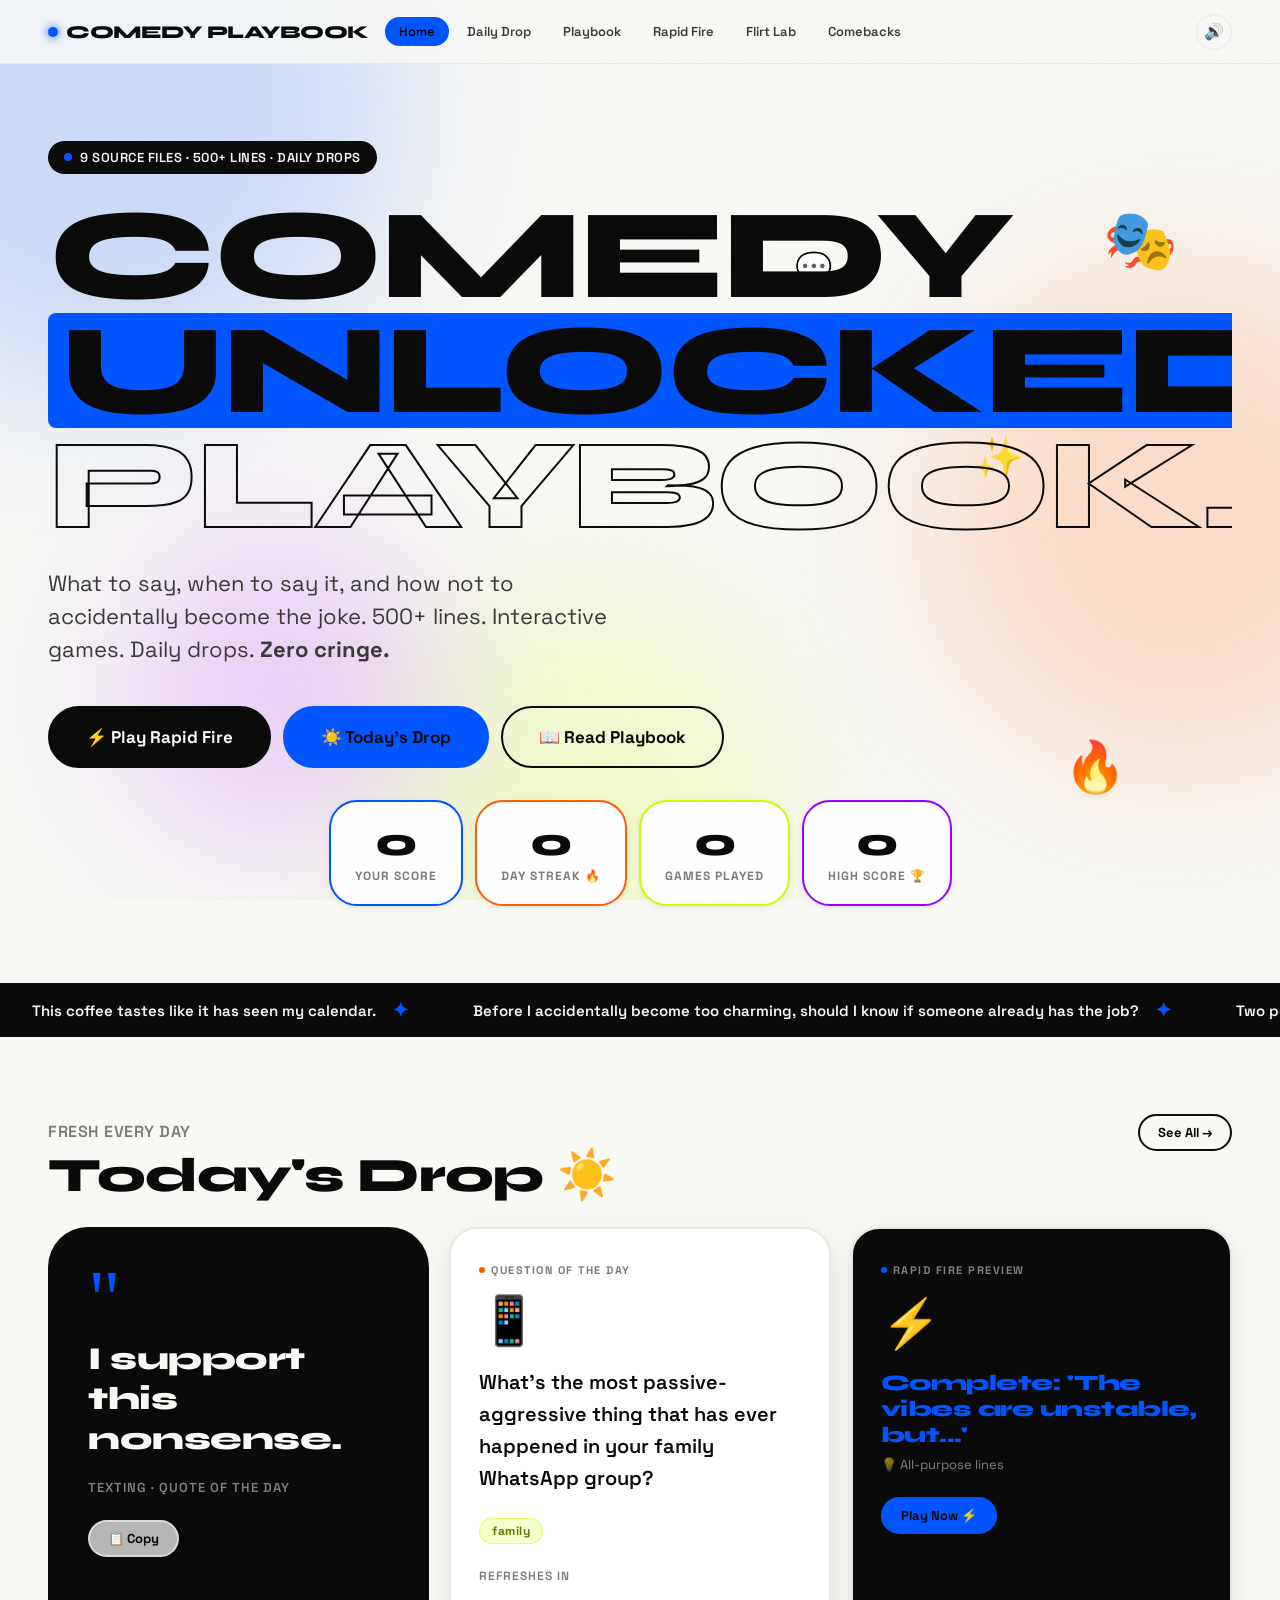
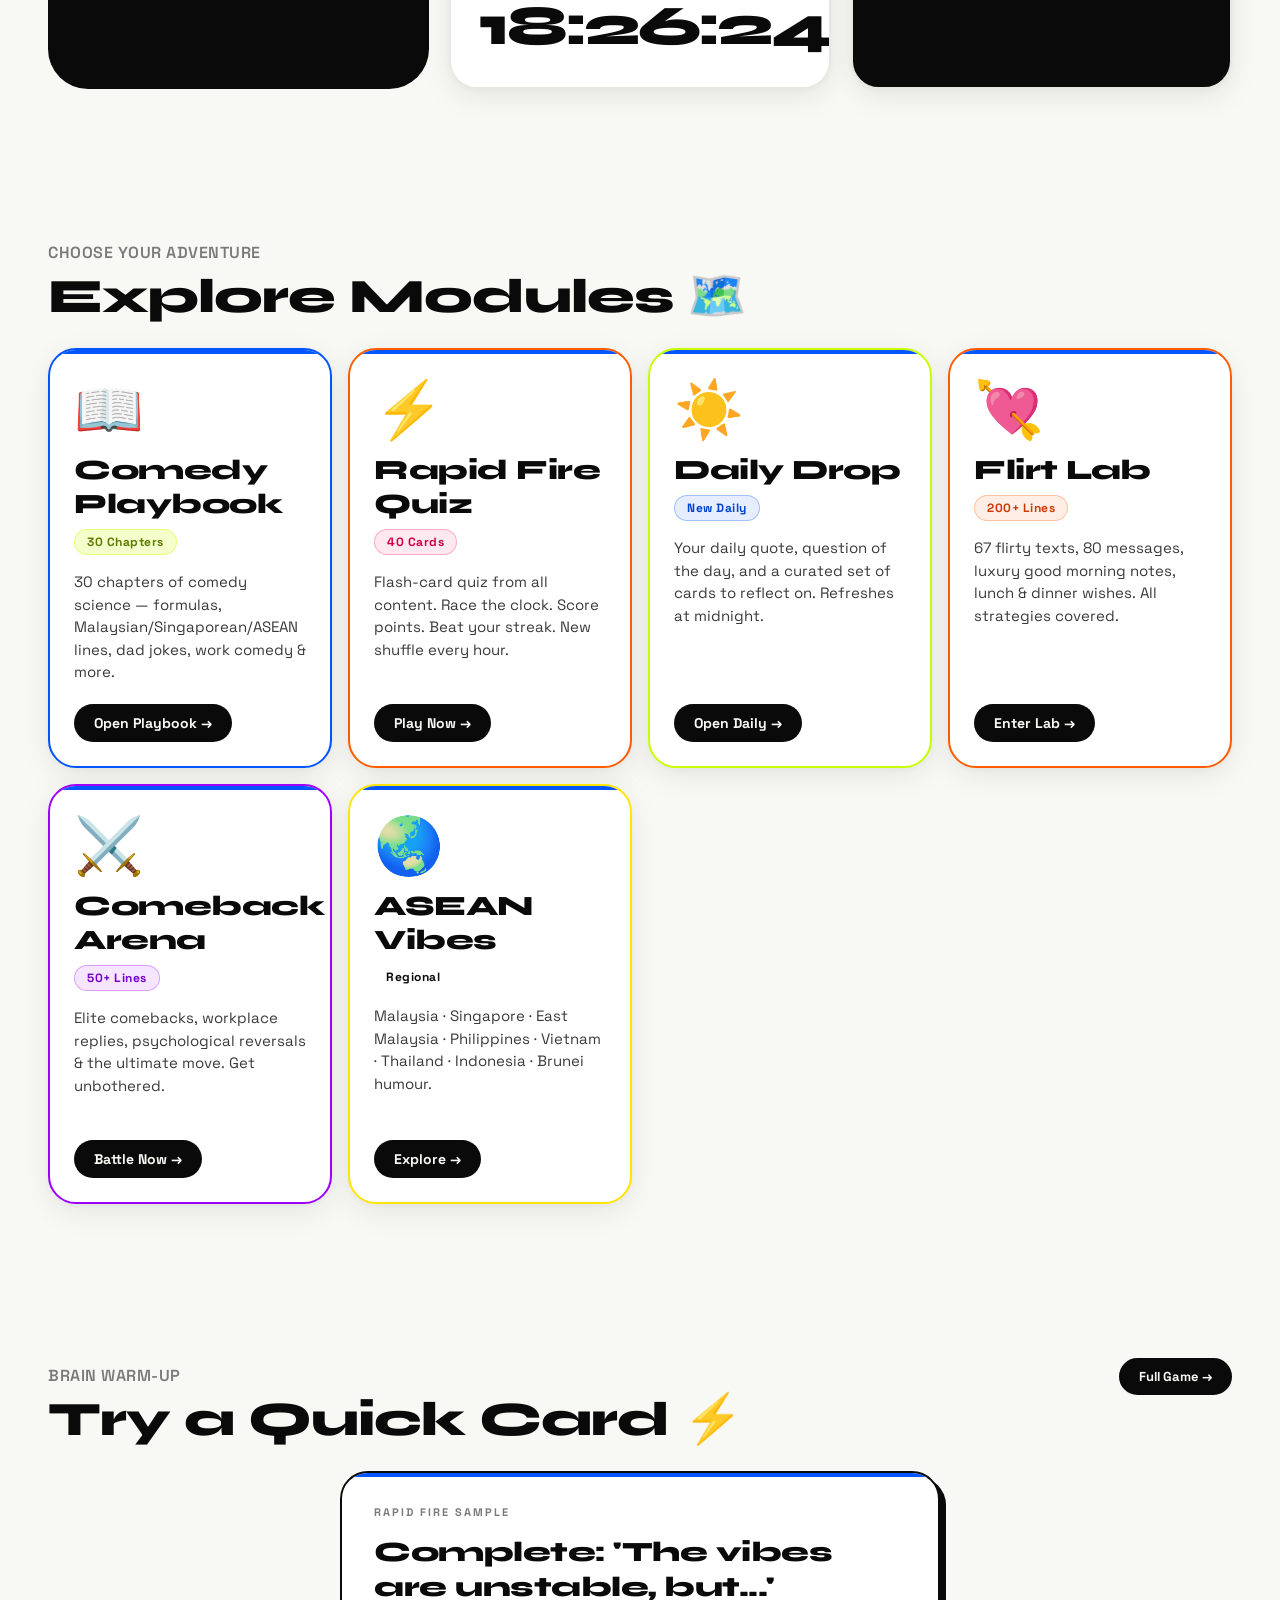
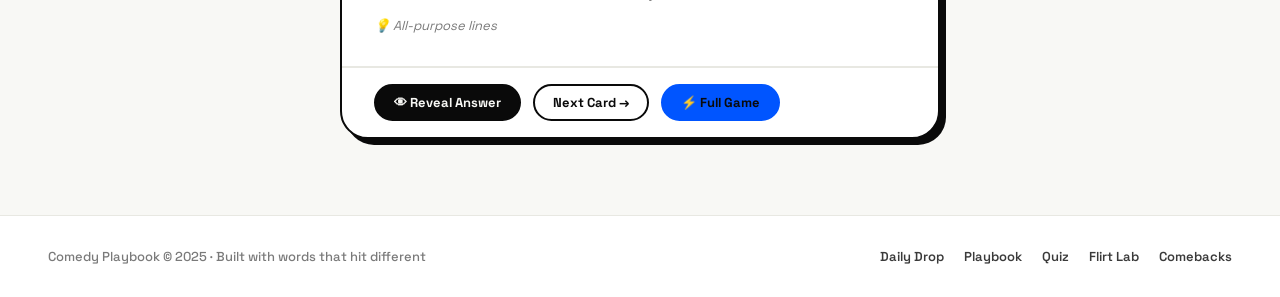
==== commit 2537e586: "Add files via upload" ====
--- a/index.html
+++ b/index.html
@@ -21,7 +21,8 @@
   <nav class="nav" role="navigation" aria-label="Main navigation">
     <a href="index.html" class="nav-logo">
       <span class="nav-logo-dot"></span>
-      COMEDY PLAYBOOK
+      <span class="logo-full">COMEDY PLAYBOOK</span>
+      <span class="logo-short">CP</span>
     </a>
     <div class="nav-links">
       <a href="index.html" class="nav-link active">Home</a>
@@ -246,6 +247,7 @@
   <script src="js/data.js"></script>
   <script src="js/engine.js"></script>
   <script src="js/sounds.js"></script>
+  <script src="js/nav.js"></script>
   <script>
     // ── Init ──────────────────────────────────────────────
     document.addEventListener('DOMContentLoaded', () => {
@@ -260,18 +262,6 @@
       initTiltCards();
       initSoundToggle();
     });
-
-    // ── Nav ───────────────────────────────────────────────
-    function initNav() {
-      const burger = document.getElementById('burgerBtn');
-      const nav = document.getElementById('mobileNav');
-      burger.addEventListener('click', () => {
-        const open = nav.classList.toggle('open');
-        burger.setAttribute('aria-expanded', open);
-        nav.setAttribute('aria-hidden', !open);
-        SOUNDS.click();
-      });
-    }
 
     // ── Sound toggle ──────────────────────────────────────
     function initSoundToggle() {
--- a/css/main.css
+++ b/css/main.css
@@ -173,6 +173,13 @@
   flex-shrink: 0;
 }
 
+.logo-short { display: none; }
+
+@media (max-width: 768px) {
+  .logo-full { display: none; }
+  .logo-short { display: inline; }
+}
+
 .nav-logo-dot {
   width: 10px; height: 10px;
   border-radius: 50%;
@@ -224,6 +231,7 @@
   align-items: center;
   gap: 8px;
   flex-shrink: 0;
+  margin-left: auto;
 }
 
 .nav-sound-btn {
@@ -1490,24 +1498,52 @@
 /* ── Burger menu mobile ── */
 .burger {
   display: none;
-  width: 36px; height: 36px;
+  width: 40px; height: 40px;
   flex-direction: column;
   justify-content: center;
   align-items: center;
   gap: 5px;
   cursor: pointer;
-  border: none;
+  border: 1.5px solid var(--border);
   background: transparent;
-  padding: 4px;
-}
+  border-radius: var(--r-sm);
+  padding: 6px;
+  transition: background 0.2s ease, border-color 0.2s ease;
+}
+.burger:hover { background: var(--surface2); border-color: var(--text3); }
+
 .burger span {
-  width: 22px; height: 2px;
+  width: 20px; height: 2px;
   background: var(--text);
   border-radius: 2px;
-  transition: 0.3s;
-}
+  display: block;
+  transition: transform 0.3s cubic-bezier(0.23, 1, 0.32, 1),
+              opacity 0.3s ease,
+              width 0.3s ease;
+  transform-origin: center;
+}
+
+/* Burger → X animation when open */
+.burger.open span:nth-child(1) { transform: translateY(7px) rotate(45deg); }
+.burger.open span:nth-child(2) { opacity: 0; width: 0; }
+.burger.open span:nth-child(3) { transform: translateY(-7px) rotate(-45deg); }
 
 @media (max-width: 768px) { .burger { display: flex; } }
+
+/* ── Nav backdrop overlay ── */
+.nav-overlay {
+  display: none;
+  position: fixed;
+  inset: 0;
+  top: var(--nav-h);
+  background: rgba(10,10,10,0.45);
+  backdrop-filter: blur(3px);
+  -webkit-backdrop-filter: blur(3px);
+  z-index: 998;
+  animation: overlay-in 0.2s ease;
+}
+.nav-overlay.open { display: block; }
+@keyframes overlay-in { from { opacity: 0; } to { opacity: 1; } }
 
 /* Mobile nav drawer */
 .mobile-nav {
@@ -1515,35 +1551,55 @@
   top: var(--nav-h); left: 0; right: 0;
   background: var(--bg2);
   border-bottom: 2px solid var(--border);
-  padding: 16px;
+  padding: 12px 16px 20px;
   z-index: 999;
   display: none;
   flex-direction: column;
   gap: 4px;
-  box-shadow: var(--shadow-lg);
-}
-
-.mobile-nav.open { display: flex; animation: slide-down 0.3s ease; }
+  box-shadow: var(--shadow-xl);
+}
+
+.mobile-nav.open { display: flex; animation: slide-down 0.28s cubic-bezier(0.23, 1, 0.32, 1); }
 
 @keyframes slide-down {
-  from { transform: translateY(-10px); opacity: 0; }
+  from { transform: translateY(-12px); opacity: 0; }
   to { transform: translateY(0); opacity: 1; }
 }
 
+/* Mobile nav header label */
+.mobile-nav::before {
+  content: 'NAVIGATION';
+  display: block;
+  font-size: 10px;
+  font-weight: 800;
+  letter-spacing: 2px;
+  color: var(--text3);
+  padding: 0 16px 8px;
+}
+
 .mobile-nav-link {
   display: flex;
   align-items: center;
   gap: 12px;
-  padding: 12px 16px;
+  padding: 13px 16px;
   border-radius: var(--r-md);
+  font-family: var(--font-body);
   font-weight: 700;
-  font-size: 16px;
+  font-size: 15px;
   color: var(--text);
   text-decoration: none;
-  transition: 0.15s;
-}
-.mobile-nav-link:hover { background: var(--surface2); }
-.mobile-nav-link.active { background: var(--text); color: var(--bg); }
+  transition: background 0.15s ease, transform 0.15s ease;
+}
+.mobile-nav-link:hover {
+  background: var(--surface2);
+  transform: translateX(4px);
+}
+.mobile-nav-link.active {
+  background: var(--text);
+  color: var(--bg);
+}
+
+
 
 /* ── Special animated elements ── */
 .star-burst {
